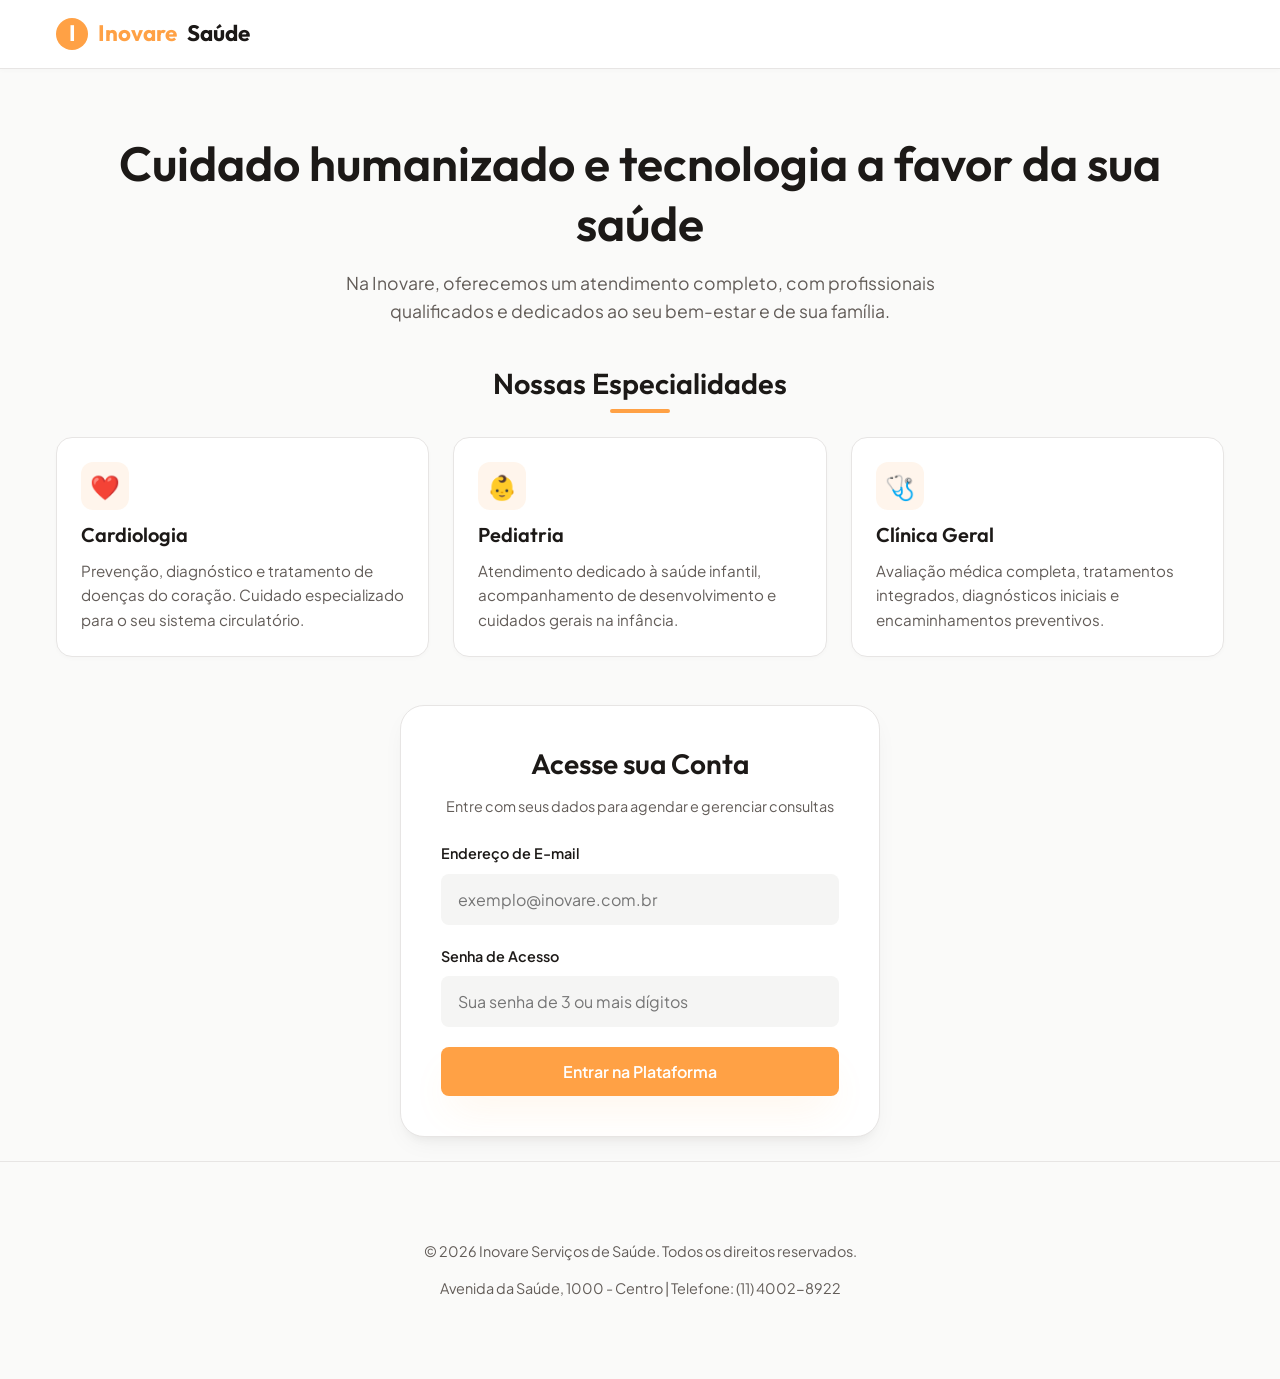
==== index.html @ de0f91d0 "feat: estrutura inicial, modulo de estado e tela de login mobile-first" ====
<!DOCTYPE html>
<html lang="pt-BR">
<head>
  <meta charset="UTF-8">
  <meta name="viewport" content="width=device-width, initial-scale=1.0">
  <meta name="description" content="Inovare Serviços de Saúde - Atendimento médico humanizado, especializado e de alta tecnologia. Agende sua consulta online de forma rápida e segura.">
  <title>Inovare Serviços de Saúde | Início</title>
  
  <!-- CSS Link -->
  <link rel="stylesheet" href="css/style.css">
</head>
<body>

  <!-- Header Institucional -->
  <header class="main-header" role="banner">
    <div class="header-container">
      <div class="logo" id="main-logo">
        <div class="logo-icon">I</div>
        <span>Inovare</span> Saúde
      </div>
    </div>
  </header>

  <!-- Conteúdo Principal -->
  <main class="container" id="main-content">
    
    <!-- Hero / Breve descrição -->
    <section class="hero" aria-labelledby="hero-title">
      <h1 id="hero-title">Cuidado humanizado e tecnologia a favor da sua saúde</h1>
      <p>Na Inovare, oferecemos um atendimento completo, com profissionais qualificados e dedicados ao seu bem-estar e de sua família.</p>
    </section>

    <!-- Seção de Especialidades -->
    <section class="specialties" aria-labelledby="specialties-title">
      <h2 id="specialties-title">Nossas Especialidades</h2>
      <div class="grid-cards">
        
        <article class="card">
          <div class="card-icon" aria-hidden="true">❤️</div>
          <h3>Cardiologia</h3>
          <p>Prevenção, diagnóstico e tratamento de doenças do coração. Cuidado especializado para o seu sistema circulatório.</p>
        </article>

        <article class="card">
          <div class="card-icon" aria-hidden="true">👶</div>
          <h3>Pediatria</h3>
          <p>Atendimento dedicado à saúde infantil, acompanhamento de desenvolvimento e cuidados gerais na infância.</p>
        </article>

        <article class="card">
          <div class="card-icon" aria-hidden="true">🩺</div>
          <h3>Clínica Geral</h3>
          <p>Avaliação médica completa, tratamentos integrados, diagnósticos iniciais e encaminhamentos preventivos.</p>
        </article>
        
      </div>
    </section>

    <!-- Formulário de Login -->
    <section class="login-section" aria-labelledby="login-title">
      <div class="form-wrapper">
        <div class="form-title">
          <h2 id="login-title">Acesse sua Conta</h2>
          <p>Entre com seus dados para agendar e gerenciar consultas</p>
        </div>

        <!-- Mensagem de feedback (Sucesso / Erro) -->
        <div id="feedback-msg" class="feedback-message" role="alert" aria-live="polite"></div>

        <form id="login-form" novalidate>
          <fieldset>
            <legend>Identificação do Usuário</legend>

            <!-- Campo E-mail -->
            <div class="form-group">
              <label for="email">Endereço de E-mail</label>
              <div class="input-wrapper">
                <input 
                  type="email" 
                  id="email" 
                  name="email" 
                  placeholder="exemplo@inovare.com.br" 
                  required 
                  aria-required="true"
                >
              </div>
            </div>

            <!-- Campo Senha -->
            <div class="form-group">
              <label for="password">Senha de Acesso</label>
              <div class="input-wrapper">
                <input 
                  type="password" 
                  id="password" 
                  name="password" 
                  placeholder="Sua senha de 3 ou mais dígitos" 
                  required 
                  aria-required="true"
                >
              </div>
            </div>

            <!-- Botão de Enviar -->
            <button type="submit" class="btn btn-primary" id="btn-login-submit">
              Entrar na Plataforma
            </button>
          </fieldset>
        </form>
      </div>
    </section>

  </main>

  <!-- Rodapé -->
  <footer class="main-footer" role="contentinfo">
    <div class="container">
      <p>&copy; 2026 Inovare Serviços de Saúde. Todos os direitos reservados.</p>
      <p>Avenida da Saúde, 1000 - Centro | Telefone: (11) 4002-8922</p>
    </div>
  </footer>

  <!-- Scripts -->
  <script type="module" src="js/auth.js"></script>
</body>
</html>
---- css/style.css ----
@import url('https://fonts.googleapis.com/css2?family=Outfit:wght@400;500;600;700&family=Plus+Jakarta+Sans:wght@400;500;600;700&display=swap');

:root {
  /* Colors */
  --color-primary: #ffa145;
  --color-primary-hover: #f08e2f;
  --color-primary-light: rgba(255, 161, 69, 0.1);
  --color-secondary: #ffcf9e;
  --color-secondary-light: #fff7ed;
  
  --color-bg: #fafaf9;
  --color-card-bg: #ffffff;
  --color-text-main: #1c1917;
  --color-text-muted: #625c58;
  --color-border: #e7e5e4;
  --color-input-bg: #f5f5f4;
  
  --color-error: #ef4444;
  --color-error-bg: #fee2e2;
  --color-success: #10b981;
  --color-success-bg: #d1fae5;

  /* Typography */
  --font-headings: 'Outfit', sans-serif;
  --font-body: 'Plus Jakarta Sans', sans-serif;

  /* Shadows & Radius */
  --radius-sm: 8px;
  --radius-md: 16px;
  --radius-lg: 24px;
  --shadow-sm: 0 2px 4px rgba(0, 0, 0, 0.02);
  --shadow-md: 0 10px 25px -5px rgba(0, 0, 0, 0.05), 0 8px 10px -6px rgba(0, 0, 0, 0.05);
  --shadow-lg: 0 20px 40px -10px rgba(255, 161, 69, 0.12);
  --transition-smooth: all 0.3s cubic-bezier(0.4, 0, 0.2, 1);
}

/* Global resets & Base */
*, *::before, *::after {
  box-sizing: border-box;
}

body {
  margin: 0;
  padding: 0;
  background-color: var(--color-bg);
  color: var(--color-text-main);
  font-family: var(--font-body);
  line-height: 1.6;
  -webkit-font-smoothing: antialiased;
}

h1, h2, h3, h4, h5, h6 {
  font-family: var(--font-headings);
  font-weight: 600;
  line-height: 1.25;
  margin-top: 0;
  margin-bottom: 0.5em;
}

a {
  color: var(--color-primary);
  text-decoration: none;
  transition: var(--transition-smooth);
}

a:hover {
  color: var(--color-primary-hover);
}

/* Layout Elements */
.container {
  width: 100%;
  max-width: 1200px;
  margin: 0 auto;
  padding: 24px 16px;
}

/* Header */
.main-header {
  background: var(--color-card-bg);
  border-bottom: 1px solid var(--color-border);
  position: sticky;
  top: 0;
  z-index: 100;
  box-shadow: var(--shadow-sm);
  backdrop-filter: blur(8px);
  background: rgba(255, 255, 255, 0.9);
}

.header-container {
  display: flex;
  align-items: center;
  justify-content: space-between;
  padding: 16px;
  max-width: 1200px;
  margin: 0 auto;
}

.logo {
  display: flex;
  align-items: center;
  gap: 10px;
  font-family: var(--font-headings);
  font-size: 1.4rem;
  font-weight: 700;
  color: var(--color-text-main);
}

.logo span {
  color: var(--color-primary);
}

.logo-icon {
  width: 32px;
  height: 32px;
  background: var(--color-primary);
  border-radius: 50%;
  display: flex;
  align-items: center;
  justify-content: center;
  color: white;
  font-weight: bold;
}

/* Hero Section */
.hero {
  padding: 40px 0;
  text-align: center;
}

.hero h1 {
  font-size: 2.2rem;
  color: var(--color-text-main);
  margin-bottom: 16px;
}

.hero p {
  font-size: 1.1rem;
  color: var(--color-text-muted);
  max-width: 600px;
  margin: 0 auto;
}

/* Specialties Section */
.specialties {
  margin-bottom: 48px;
}

.specialties h2 {
  font-size: 1.8rem;
  text-align: center;
  margin-bottom: 24px;
  position: relative;
}

.specialties h2::after {
  content: '';
  display: block;
  width: 60px;
  height: 4px;
  background: var(--color-primary);
  margin: 8px auto 0 auto;
  border-radius: 2px;
}

.grid-cards {
  display: flex;
  flex-direction: column;
  gap: 16px;
}

.card {
  background: var(--color-card-bg);
  border: 1px solid var(--color-border);
  border-radius: var(--radius-md);
  padding: 24px;
  transition: var(--transition-smooth);
  box-shadow: var(--shadow-sm);
  display: flex;
  flex-direction: column;
  gap: 12px;
}

.card:hover {
  transform: translateY(-4px);
  border-color: var(--color-secondary);
  box-shadow: var(--shadow-md);
}

.card-icon {
  width: 48px;
  height: 48px;
  background: var(--color-primary-light);
  color: var(--color-primary);
  border-radius: 12px;
  display: flex;
  align-items: center;
  justify-content: center;
  font-size: 1.5rem;
}

.card h3 {
  font-size: 1.25rem;
  margin: 0;
}

.card p {
  font-size: 0.95rem;
  color: var(--color-text-muted);
  margin: 0;
}

/* Form Styles */
.login-section {
  width: 100%;
  margin-top: 32px;
}

.form-wrapper {
  width: 100%;
  background: var(--color-card-bg);
  border: 1px solid var(--color-border);
  border-radius: var(--radius-lg);
  padding: 24px 16px;
  box-shadow: var(--shadow-md);
}

.form-title {
  text-align: center;
  margin-bottom: 24px;
}

.form-title h2 {
  font-size: 1.75rem;
  margin-bottom: 8px;
}

.form-title p {
  color: var(--color-text-muted);
  font-size: 0.9rem;
}

form fieldset {
  border: none;
  padding: 0;
  margin: 0;
}

form legend {
  position: absolute;
  width: 1px;
  height: 1px;
  padding: 0;
  margin: -1px;
  overflow: hidden;
  clip: rect(0, 0, 0, 0);
  border: 0;
}

.form-group {
  margin-bottom: 20px;
  position: relative;
}

.form-group label {
  display: block;
  font-size: 0.9rem;
  font-weight: 600;
  margin-bottom: 8px;
  color: var(--color-text-main);
}

.input-wrapper {
  position: relative;
}

.form-group input {
  width: 100%;
  padding: 14px 16px;
  font-family: var(--font-body);
  font-size: 1rem;
  background-color: var(--color-input-bg);
  border: 1px solid transparent;
  border-radius: var(--radius-sm);
  color: var(--color-text-main);
  transition: var(--transition-smooth);
}

.form-group input:focus {
  outline: none;
  border-color: var(--color-primary);
  background-color: var(--color-card-bg);
  box-shadow: 0 0 0 4px var(--color-primary-light);
}

/* Feedback messages */
.feedback-message {
  padding: 12px;
  border-radius: var(--radius-sm);
  font-size: 0.9rem;
  margin-bottom: 16px;
  display: none;
}

.feedback-message.error {
  display: block;
  background-color: var(--color-error-bg);
  color: var(--color-error);
  border: 1px solid rgba(239, 68, 68, 0.2);
}

.feedback-message.success {
  display: block;
  background-color: var(--color-success-bg);
  color: var(--color-success);
  border: 1px solid rgba(16, 185, 129, 0.2);
}

/* Buttons */
.btn {
  display: inline-flex;
  align-items: center;
  justify-content: center;
  width: 100%;
  padding: 14px 24px;
  font-family: var(--font-body);
  font-size: 1rem;
  font-weight: 600;
  border: none;
  border-radius: var(--radius-sm);
  cursor: pointer;
  transition: var(--transition-smooth);
}

.btn-primary {
  background-color: var(--color-primary);
  color: white;
  box-shadow: var(--shadow-lg);
}

.btn-primary:hover {
  background-color: var(--color-primary-hover);
  transform: translateY(-1px);
}

.btn-primary:active {
  transform: translateY(1px);
}

.btn-secondary {
  background-color: var(--color-secondary-light);
  color: var(--color-text-main);
  border: 1px solid var(--color-secondary);
}

.btn-secondary:hover {
  background-color: var(--color-secondary);
}

/* Footer */
.main-footer {
  text-align: center;
  padding: 40px 16px;
  border-top: 1px solid var(--color-border);
  color: var(--color-text-muted);
  font-size: 0.9rem;
}

/* Placeholder Dashboard Pages (CSS simple reset/styles) */
.dashboard-container {
  max-width: 800px;
  margin: 50px auto;
  padding: 32px;
  background: white;
  border-radius: var(--radius-lg);
  box-shadow: var(--shadow-md);
  border: 1px solid var(--color-border);
}

.dashboard-header {
  display: flex;
  justify-content: space-between;
  align-items: center;
  border-bottom: 2px solid var(--color-secondary-light);
  padding-bottom: 16px;
  margin-bottom: 24px;
}

.user-badge {
  background: var(--color-primary-light);
  color: var(--color-primary-hover);
  padding: 4px 12px;
  border-radius: 20px;
  font-size: 0.85rem;
  font-weight: 600;
}

/* Media Query for Desktop (> 768px) */
@media (min-width: 768px) {
  .hero h1 {
    font-size: 3rem;
  }
  
  .grid-cards {
    display: grid;
    grid-template-columns: repeat(3, 1fr);
    gap: 24px;
  }
  
  .login-section {
    display: flex;
    justify-content: center;
    margin-top: 48px;
  }
  
  .form-wrapper {
    max-width: 480px;
    padding: 40px;
  }
}
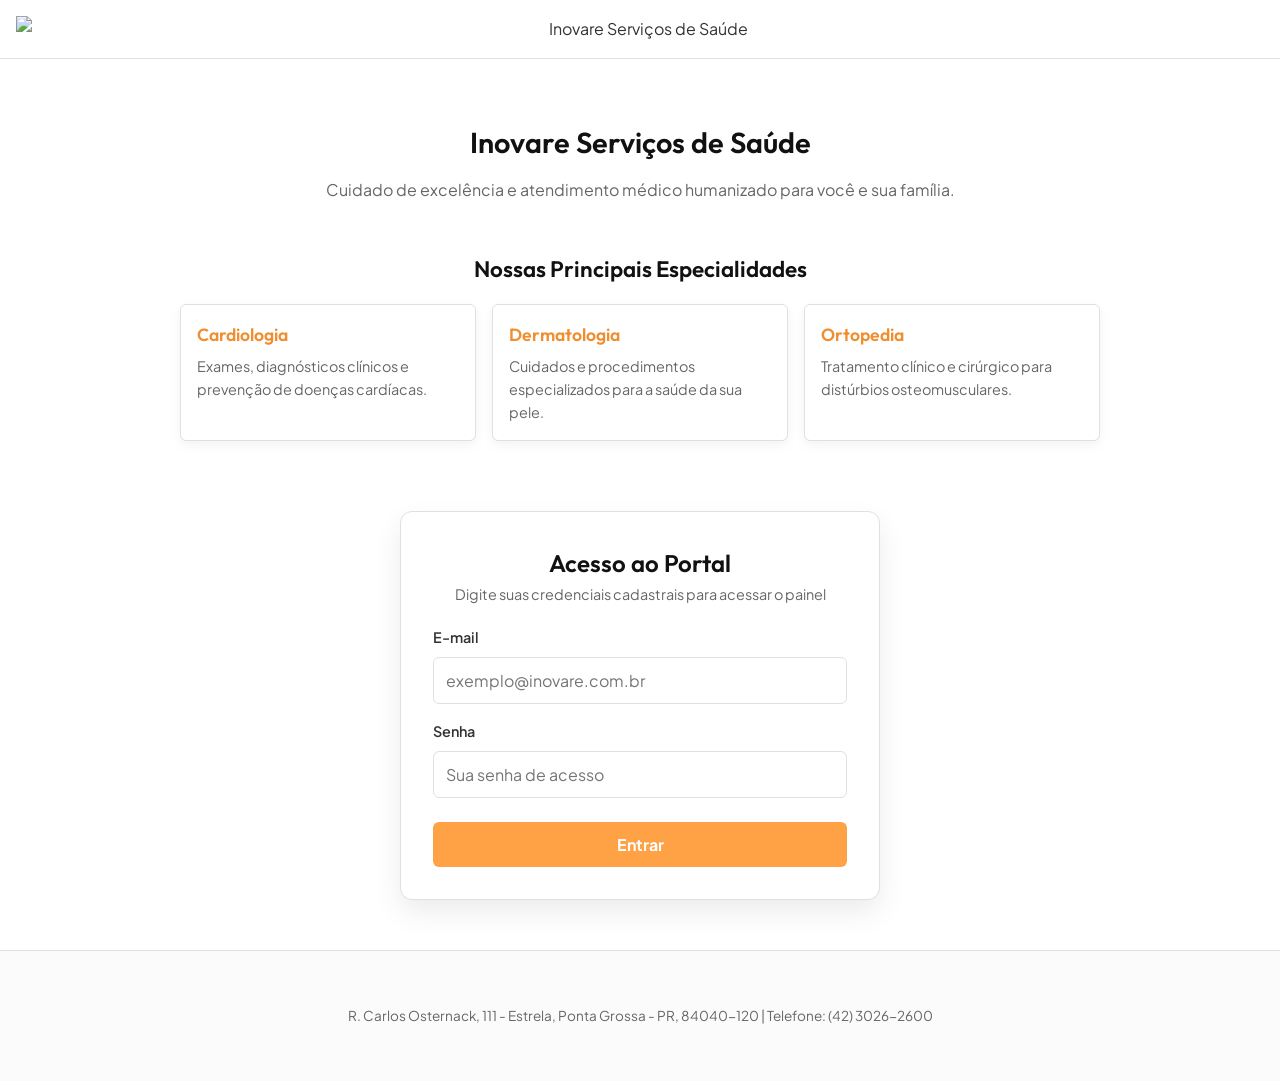
==== commit f6a06249: "feat: estrutura inicial, base de dados inovare e tela de login mobile-first" ====
--- a/index.html
+++ b/index.html
@@ -3,69 +3,58 @@
 <head>
   <meta charset="UTF-8">
   <meta name="viewport" content="width=device-width, initial-scale=1.0">
-  <meta name="description" content="Inovare Serviços de Saúde - Atendimento médico humanizado, especializado e de alta tecnologia. Agende sua consulta online de forma rápida e segura.">
+  <meta name="description" content="Inovare Serviços de Saúde - Atendimento médico humanizado e especializado em Ponta Grossa. Faça login para acessar o sistema.">
   <title>Inovare Serviços de Saúde | Início</title>
-  
-  <!-- CSS Link -->
   <link rel="stylesheet" href="css/style.css">
 </head>
 <body>
 
-  <!-- Header Institucional -->
+  <!-- Cabeçalho com Logo Oficial -->
   <header class="main-header" role="banner">
     <div class="header-container">
-      <div class="logo" id="main-logo">
-        <div class="logo-icon">I</div>
-        <span>Inovare</span> Saúde
-      </div>
+      <img src="http://inovare.med.br/wp-content/uploads/2023/01/Logo.png" alt="Inovare Serviços de Saúde" class="logo-img">
     </div>
   </header>
 
   <!-- Conteúdo Principal -->
   <main class="container" id="main-content">
     
-    <!-- Hero / Breve descrição -->
+    <!-- Apresentação Curta -->
     <section class="hero" aria-labelledby="hero-title">
-      <h1 id="hero-title">Cuidado humanizado e tecnologia a favor da sua saúde</h1>
-      <p>Na Inovare, oferecemos um atendimento completo, com profissionais qualificados e dedicados ao seu bem-estar e de sua família.</p>
+      <h1 id="hero-title">Inovare Serviços de Saúde</h1>
+      <p>Cuidado de excelência e atendimento médico humanizado para você e sua família.</p>
     </section>
 
-    <!-- Seção de Especialidades -->
+    <!-- Lista de Especialidades -->
     <section class="specialties" aria-labelledby="specialties-title">
-      <h2 id="specialties-title">Nossas Especialidades</h2>
+      <h2 id="specialties-title">Nossas Principais Especialidades</h2>
       <div class="grid-cards">
         
         <article class="card">
-          <div class="card-icon" aria-hidden="true">❤️</div>
           <h3>Cardiologia</h3>
-          <p>Prevenção, diagnóstico e tratamento de doenças do coração. Cuidado especializado para o seu sistema circulatório.</p>
+          <p>Exames, diagnósticos clínicos e prevenção de doenças cardíacas.</p>
         </article>
 
         <article class="card">
-          <div class="card-icon" aria-hidden="true">👶</div>
-          <h3>Pediatria</h3>
-          <p>Atendimento dedicado à saúde infantil, acompanhamento de desenvolvimento e cuidados gerais na infância.</p>
+          <h3>Dermatologia</h3>
+          <p>Cuidados e procedimentos especializados para a saúde da sua pele.</p>
         </article>
 
         <article class="card">
-          <div class="card-icon" aria-hidden="true">🩺</div>
-          <h3>Clínica Geral</h3>
-          <p>Avaliação médica completa, tratamentos integrados, diagnósticos iniciais e encaminhamentos preventivos.</p>
+          <h3>Ortopedia</h3>
+          <p>Tratamento clínico e cirúrgico para distúrbios osteomusculares.</p>
         </article>
         
       </div>
     </section>
 
-    <!-- Formulário de Login -->
+    <!-- Seção do Formulário de Login -->
     <section class="login-section" aria-labelledby="login-title">
       <div class="form-wrapper">
         <div class="form-title">
-          <h2 id="login-title">Acesse sua Conta</h2>
-          <p>Entre com seus dados para agendar e gerenciar consultas</p>
+          <h2 id="login-title">Acesso ao Portal</h2>
+          <p>Digite suas credenciais cadastrais para acessar o painel</p>
         </div>
-
-        <!-- Mensagem de feedback (Sucesso / Erro) -->
-        <div id="feedback-msg" class="feedback-message" role="alert" aria-live="polite"></div>
 
         <form id="login-form" novalidate>
           <fieldset>
@@ -73,40 +62,39 @@
 
             <!-- Campo E-mail -->
             <div class="form-group">
-              <label for="email">Endereço de E-mail</label>
-              <div class="input-wrapper">
-                <input 
-                  type="email" 
-                  id="email" 
-                  name="email" 
-                  placeholder="exemplo@inovare.com.br" 
-                  required 
-                  aria-required="true"
-                >
-              </div>
+              <label for="email">E-mail</label>
+              <input 
+                type="email" 
+                id="email" 
+                name="email" 
+                placeholder="exemplo@inovare.com.br" 
+                required 
+                aria-required="true"
+              >
             </div>
 
             <!-- Campo Senha -->
             <div class="form-group">
-              <label for="password">Senha de Acesso</label>
-              <div class="input-wrapper">
-                <input 
-                  type="password" 
-                  id="password" 
-                  name="password" 
-                  placeholder="Sua senha de 3 ou mais dígitos" 
-                  required 
-                  aria-required="true"
-                >
-              </div>
+              <label for="password">Senha</label>
+              <input 
+                type="password" 
+                id="password" 
+                name="password" 
+                placeholder="Sua senha de acesso" 
+                required 
+                aria-required="true"
+              >
             </div>
 
             <!-- Botão de Enviar -->
-            <button type="submit" class="btn btn-primary" id="btn-login-submit">
-              Entrar na Plataforma
+            <button type="submit" id="btn-login-submit">
+              Entrar
             </button>
           </fieldset>
         </form>
+
+        <!-- Mensagem de erro em vermelho inline colocada abaixo do formulário -->
+        <div id="error-message" class="error-message" role="alert" aria-live="polite"></div>
       </div>
     </section>
 
@@ -115,8 +103,7 @@
   <!-- Rodapé -->
   <footer class="main-footer" role="contentinfo">
     <div class="container">
-      <p>&copy; 2026 Inovare Serviços de Saúde. Todos os direitos reservados.</p>
-      <p>Avenida da Saúde, 1000 - Centro | Telefone: (11) 4002-8922</p>
+      <p>R. Carlos Osternack, 111 - Estrela, Ponta Grossa - PR, 84040-120 | Telefone: (42) 3026-2600</p>
     </div>
   </footer>
 
--- a/css/style.css
+++ b/css/style.css
@@ -1,249 +1,154 @@
 @import url('https://fonts.googleapis.com/css2?family=Outfit:wght@400;500;600;700&family=Plus+Jakarta+Sans:wght@400;500;600;700&display=swap');
 
+/* Variáveis de Cores Exatas da Identidade Visual */
 :root {
-  /* Colors */
-  --color-primary: #ffa145;
-  --color-primary-hover: #f08e2f;
-  --color-primary-light: rgba(255, 161, 69, 0.1);
-  --color-secondary: #ffcf9e;
-  --color-secondary-light: #fff7ed;
-  
-  --color-bg: #fafaf9;
-  --color-card-bg: #ffffff;
-  --color-text-main: #1c1917;
-  --color-text-muted: #625c58;
-  --color-border: #e7e5e4;
-  --color-input-bg: #f5f5f4;
-  
-  --color-error: #ef4444;
-  --color-error-bg: #fee2e2;
-  --color-success: #10b981;
-  --color-success-bg: #d1fae5;
-
-  /* Typography */
-  --font-headings: 'Outfit', sans-serif;
-  --font-body: 'Plus Jakarta Sans', sans-serif;
-
-  /* Shadows & Radius */
-  --radius-sm: 8px;
-  --radius-md: 16px;
-  --radius-lg: 24px;
-  --shadow-sm: 0 2px 4px rgba(0, 0, 0, 0.02);
-  --shadow-md: 0 10px 25px -5px rgba(0, 0, 0, 0.05), 0 8px 10px -6px rgba(0, 0, 0, 0.05);
-  --shadow-lg: 0 20px 40px -10px rgba(255, 161, 69, 0.12);
-  --transition-smooth: all 0.3s cubic-bezier(0.4, 0, 0.2, 1);
-}
-
-/* Global resets & Base */
-*, *::before, *::after {
+  --primary: #ffa145;
+  --secondary: #ffcf9e;
+  --bg: #ffffff;
+  --text: #333333;
+  
+  /* Auxiliares de Design */
+  --primary-hover: #f08e2f;
+  --text-muted: #666666;
+  --bg-light: #fbfbfb;
+  --border: #e0e0e0;
+  --radius-sm: 6px;
+  --radius-md: 12px;
+  --shadow: 0 4px 12px rgba(0, 0, 0, 0.05);
+  --shadow-lg: 0 12px 28px rgba(0, 0, 0, 0.08);
+}
+
+/* Reset Básico Exigido */
+* {
   box-sizing: border-box;
-}
-
-body {
   margin: 0;
   padding: 0;
-  background-color: var(--color-bg);
-  color: var(--color-text-main);
-  font-family: var(--font-body);
+}
+
+body {
+  background-color: var(--bg);
+  color: var(--text);
+  font-family: 'Plus Jakarta Sans', sans-serif;
   line-height: 1.6;
-  -webkit-font-smoothing: antialiased;
-}
-
-h1, h2, h3, h4, h5, h6 {
-  font-family: var(--font-headings);
+}
+
+h1, h2, h3, h4 {
+  font-family: 'Outfit', sans-serif;
   font-weight: 600;
-  line-height: 1.25;
-  margin-top: 0;
-  margin-bottom: 0.5em;
-}
-
-a {
-  color: var(--color-primary);
-  text-decoration: none;
-  transition: var(--transition-smooth);
-}
-
-a:hover {
-  color: var(--color-primary-hover);
-}
-
-/* Layout Elements */
+  color: #111111;
+}
+
+/* Container */
 .container {
   width: 100%;
-  max-width: 1200px;
-  margin: 0 auto;
-  padding: 24px 16px;
+  padding: 20px 16px;
 }
 
 /* Header */
 .main-header {
-  background: var(--color-card-bg);
-  border-bottom: 1px solid var(--color-border);
-  position: sticky;
-  top: 0;
-  z-index: 100;
-  box-shadow: var(--shadow-sm);
-  backdrop-filter: blur(8px);
-  background: rgba(255, 255, 255, 0.9);
-}
-
-.header-container {
-  display: flex;
-  align-items: center;
-  justify-content: space-between;
+  border-bottom: 1px solid var(--border);
   padding: 16px;
-  max-width: 1200px;
+  text-align: center;
+  background-color: var(--bg);
+}
+
+.logo-img {
+  max-height: 55px;
+  width: auto;
+  display: block;
   margin: 0 auto;
-}
-
-.logo {
-  display: flex;
-  align-items: center;
-  gap: 10px;
-  font-family: var(--font-headings);
-  font-size: 1.4rem;
-  font-weight: 700;
-  color: var(--color-text-main);
-}
-
-.logo span {
-  color: var(--color-primary);
-}
-
-.logo-icon {
-  width: 32px;
-  height: 32px;
-  background: var(--color-primary);
-  border-radius: 50%;
-  display: flex;
-  align-items: center;
-  justify-content: center;
-  color: white;
-  font-weight: bold;
 }
 
 /* Hero Section */
 .hero {
-  padding: 40px 0;
-  text-align: center;
+  text-align: center;
+  padding: 30px 16px;
 }
 
 .hero h1 {
-  font-size: 2.2rem;
-  color: var(--color-text-main);
-  margin-bottom: 16px;
+  font-size: 1.8rem;
+  margin-bottom: 12px;
 }
 
 .hero p {
-  font-size: 1.1rem;
-  color: var(--color-text-muted);
-  max-width: 600px;
-  margin: 0 auto;
+  color: var(--text-muted);
+  font-size: 1rem;
 }
 
 /* Specialties Section */
 .specialties {
-  margin-bottom: 48px;
+  padding: 20px 0;
 }
 
 .specialties h2 {
-  font-size: 1.8rem;
-  text-align: center;
-  margin-bottom: 24px;
-  position: relative;
-}
-
-.specialties h2::after {
-  content: '';
-  display: block;
-  width: 60px;
-  height: 4px;
-  background: var(--color-primary);
-  margin: 8px auto 0 auto;
-  border-radius: 2px;
+  font-size: 1.4rem;
+  margin-bottom: 16px;
+  text-align: center;
 }
 
 .grid-cards {
+  display: flex;
+  flex-direction: column;
+  gap: 12px;
+}
+
+.card {
+  border: 1px solid var(--border);
+  border-radius: var(--radius-sm);
+  padding: 16px;
+  background-color: var(--bg);
+  box-shadow: var(--shadow);
+  transition: transform 0.2s ease, border-color 0.2s ease;
+}
+
+.card:hover {
+  transform: translateY(-2px);
+  border-color: var(--primary);
+}
+
+.card h3 {
+  font-size: 1.1rem;
+  margin-bottom: 6px;
+  color: var(--primary-hover);
+}
+
+.card p {
+  font-size: 0.9rem;
+  color: var(--text-muted);
+}
+
+/* Form Styles - Foco Mobile First */
+.login-section {
+  padding: 20px 0;
+}
+
+.form-wrapper {
+  background-color: var(--bg-light);
+  border: 1px solid var(--border);
+  border-radius: var(--radius-md);
+  padding: 20px 16px;
+  box-shadow: var(--shadow);
+}
+
+.form-title {
+  text-align: center;
+  margin-bottom: 20px;
+}
+
+.form-title h2 {
+  font-size: 1.5rem;
+}
+
+.form-title p {
+  color: var(--text-muted);
+  font-size: 0.9rem;
+}
+
+form fieldset {
+  border: none;
   display: flex;
   flex-direction: column;
   gap: 16px;
-}
-
-.card {
-  background: var(--color-card-bg);
-  border: 1px solid var(--color-border);
-  border-radius: var(--radius-md);
-  padding: 24px;
-  transition: var(--transition-smooth);
-  box-shadow: var(--shadow-sm);
-  display: flex;
-  flex-direction: column;
-  gap: 12px;
-}
-
-.card:hover {
-  transform: translateY(-4px);
-  border-color: var(--color-secondary);
-  box-shadow: var(--shadow-md);
-}
-
-.card-icon {
-  width: 48px;
-  height: 48px;
-  background: var(--color-primary-light);
-  color: var(--color-primary);
-  border-radius: 12px;
-  display: flex;
-  align-items: center;
-  justify-content: center;
-  font-size: 1.5rem;
-}
-
-.card h3 {
-  font-size: 1.25rem;
-  margin: 0;
-}
-
-.card p {
-  font-size: 0.95rem;
-  color: var(--color-text-muted);
-  margin: 0;
-}
-
-/* Form Styles */
-.login-section {
-  width: 100%;
-  margin-top: 32px;
-}
-
-.form-wrapper {
-  width: 100%;
-  background: var(--color-card-bg);
-  border: 1px solid var(--color-border);
-  border-radius: var(--radius-lg);
-  padding: 24px 16px;
-  box-shadow: var(--shadow-md);
-}
-
-.form-title {
-  text-align: center;
-  margin-bottom: 24px;
-}
-
-.form-title h2 {
-  font-size: 1.75rem;
-  margin-bottom: 8px;
-}
-
-.form-title p {
-  color: var(--color-text-muted);
-  font-size: 0.9rem;
-}
-
-form fieldset {
-  border: none;
-  padding: 0;
-  margin: 0;
 }
 
 form legend {
@@ -258,163 +163,135 @@
 }
 
 .form-group {
-  margin-bottom: 20px;
-  position: relative;
+  display: flex;
+  flex-direction: column;
+  gap: 8px;
 }
 
 .form-group label {
-  display: block;
   font-size: 0.9rem;
   font-weight: 600;
-  margin-bottom: 8px;
-  color: var(--color-text-main);
-}
-
-.input-wrapper {
-  position: relative;
-}
-
-.form-group input {
+}
+
+/* Elementos de Formulário: 100% de largura, padding mínimo de 12px, fontes limpas */
+input, select, button {
   width: 100%;
-  padding: 14px 16px;
-  font-family: var(--font-body);
+  padding: 12px;
+  font-family: 'Plus Jakarta Sans', sans-serif;
   font-size: 1rem;
-  background-color: var(--color-input-bg);
-  border: 1px solid transparent;
-  border-radius: var(--radius-sm);
-  color: var(--color-text-main);
-  transition: var(--transition-smooth);
-}
-
-.form-group input:focus {
+  border-radius: var(--radius-sm);
+  border: 1px solid var(--border);
   outline: none;
-  border-color: var(--color-primary);
-  background-color: var(--color-card-bg);
-  box-shadow: 0 0 0 4px var(--color-primary-light);
-}
-
-/* Feedback messages */
-.feedback-message {
+  background-color: var(--bg);
+  color: var(--text);
+  transition: border-color 0.2s ease, box-shadow 0.2s ease;
+}
+
+input:focus, select:focus {
+  border-color: var(--primary);
+  box-shadow: 0 0 0 3px var(--secondary);
+}
+
+/* Botão de Enviar */
+button[type="submit"] {
+  background-color: var(--primary);
+  color: #ffffff;
+  border: none;
+  font-weight: bold;
+  cursor: pointer;
+  margin-top: 8px;
+}
+
+button[type="submit"]:hover {
+  background-color: var(--primary-hover);
+}
+
+/* Mensagem de Erro Textual Vermelha Inline */
+.error-message {
+  color: #d32f2f;
+  background-color: #ffebee;
+  border: 1px solid #ffcdd2;
+  border-radius: var(--radius-sm);
   padding: 12px;
-  border-radius: var(--radius-sm);
-  font-size: 0.9rem;
-  margin-bottom: 16px;
+  font-size: 0.9rem;
+  margin-top: 12px;
   display: none;
-}
-
-.feedback-message.error {
-  display: block;
-  background-color: var(--color-error-bg);
-  color: var(--color-error);
-  border: 1px solid rgba(239, 68, 68, 0.2);
-}
-
-.feedback-message.success {
-  display: block;
-  background-color: var(--color-success-bg);
-  color: var(--color-success);
-  border: 1px solid rgba(16, 185, 129, 0.2);
-}
-
-/* Buttons */
-.btn {
-  display: inline-flex;
-  align-items: center;
-  justify-content: center;
-  width: 100%;
-  padding: 14px 24px;
-  font-family: var(--font-body);
-  font-size: 1rem;
-  font-weight: 600;
-  border: none;
-  border-radius: var(--radius-sm);
-  cursor: pointer;
-  transition: var(--transition-smooth);
-}
-
-.btn-primary {
-  background-color: var(--color-primary);
-  color: white;
-  box-shadow: var(--shadow-lg);
-}
-
-.btn-primary:hover {
-  background-color: var(--color-primary-hover);
-  transform: translateY(-1px);
-}
-
-.btn-primary:active {
-  transform: translateY(1px);
-}
-
-.btn-secondary {
-  background-color: var(--color-secondary-light);
-  color: var(--color-text-main);
-  border: 1px solid var(--color-secondary);
-}
-
-.btn-secondary:hover {
-  background-color: var(--color-secondary);
 }
 
 /* Footer */
 .main-footer {
   text-align: center;
-  padding: 40px 16px;
-  border-top: 1px solid var(--color-border);
-  color: var(--color-text-muted);
-  font-size: 0.9rem;
-}
-
-/* Placeholder Dashboard Pages (CSS simple reset/styles) */
+  padding: 24px 16px;
+  border-top: 1px solid var(--border);
+  color: var(--text-muted);
+  font-size: 0.85rem;
+  background-color: var(--bg-light);
+}
+
+/* Dashboard Placeholders Layout */
 .dashboard-container {
-  max-width: 800px;
-  margin: 50px auto;
-  padding: 32px;
-  background: white;
-  border-radius: var(--radius-lg);
-  box-shadow: var(--shadow-md);
-  border: 1px solid var(--color-border);
+  max-width: 600px;
+  margin: 20px auto;
+  padding: 20px;
+  border: 1px solid var(--border);
+  border-radius: var(--radius-md);
+  background-color: var(--bg-light);
+  box-shadow: var(--shadow);
 }
 
 .dashboard-header {
   display: flex;
   justify-content: space-between;
   align-items: center;
-  border-bottom: 2px solid var(--color-secondary-light);
-  padding-bottom: 16px;
-  margin-bottom: 24px;
-}
-
-.user-badge {
-  background: var(--color-primary-light);
-  color: var(--color-primary-hover);
-  padding: 4px 12px;
-  border-radius: 20px;
-  font-size: 0.85rem;
-  font-weight: 600;
-}
-
-/* Media Query for Desktop (> 768px) */
-@media (min-width: 768px) {
-  .hero h1 {
-    font-size: 3rem;
+  margin-bottom: 20px;
+  padding-bottom: 12px;
+  border-bottom: 1px solid var(--border);
+}
+
+.dashboard-header h2 {
+  font-size: 1.3rem;
+}
+
+.btn-logout {
+  width: auto;
+  padding: 8px 16px;
+  background-color: #666;
+  color: white;
+  font-weight: normal;
+  border: none;
+  border-radius: var(--radius-sm);
+  cursor: pointer;
+}
+
+.btn-logout:hover {
+  background-color: #444;
+}
+
+/* Media Query Desktop (>768px): Evitar esticar demais, centralizar form estilo card */
+@media screen and (min-width: 768px) {
+  .container {
+    max-width: 960px;
+    margin: 0 auto;
+    padding: 30px 20px;
   }
   
   .grid-cards {
     display: grid;
     grid-template-columns: repeat(3, 1fr);
-    gap: 24px;
+    gap: 16px;
   }
   
   .login-section {
     display: flex;
     justify-content: center;
-    margin-top: 48px;
+    margin-top: 30px;
   }
   
   .form-wrapper {
+    width: 100%;
     max-width: 480px;
-    padding: 40px;
-  }
-}
+    padding: 32px;
+    background-color: var(--bg);
+    box-shadow: var(--shadow-lg);
+  }
+}
